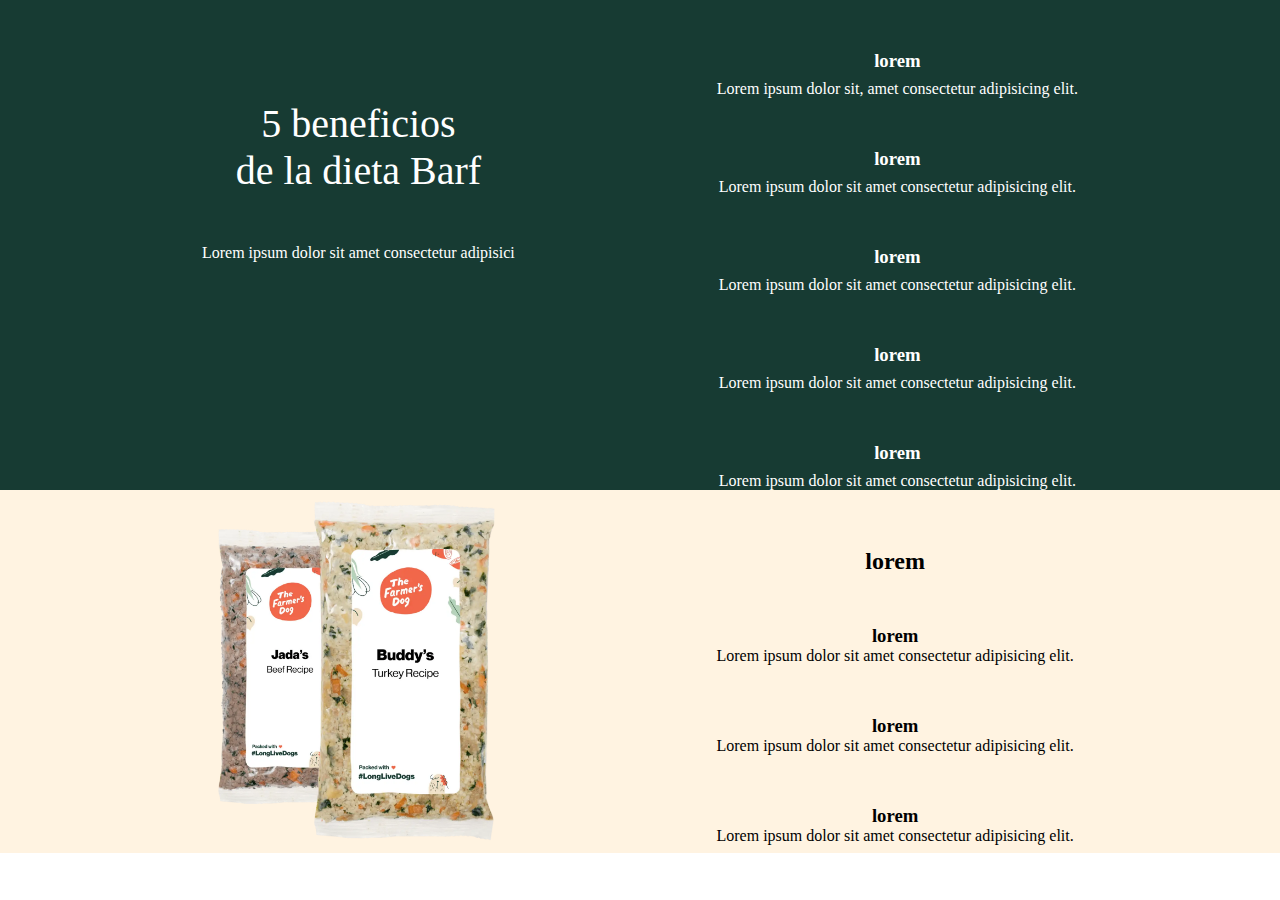
==== Seccion 5/index.html @ b1412945 "se crearon los archivos" ====
<!DOCTYPE html>
<html lang="en">
<head>
    <meta charset="UTF-8">
    <meta name="viewport" content="width=device-width, initial-scale=1.0">
    <title>Section 4</title>
    <link rel="stylesheet" href="./css/Style.css">
</head>
<body>
    <section class="s">
        <div class="gr container">
            <span class="tp">
                5 beneficios 
                <br>
                de la dieta Barf
            </span>
            <span>
                Lorem ipsum dolor sit amet consectetur adipisici
            </span>
        </div>
        <div class="gr container">
            <div class="qgrs">
                <h3 class="t">lorem</h3>
                <p class="p">Lorem ipsum dolor sit, amet consectetur adipisicing elit.</p>
            </div>
            <div class="qgrs">
                <h3 class="t">lorem</h3>
                <p class="p">Lorem ipsum dolor sit amet consectetur adipisicing elit.</p>
            </div>
            <div class="qgrs">
                <h3 class="t">lorem</h3>
                <p class="p">Lorem ipsum dolor sit amet consectetur adipisicing elit.</p>
            </div>
            <div class="qgrs">
                <h3 class="t">lorem</h3>
                <p class="p">Lorem ipsum dolor sit amet consectetur adipisicing elit.</p>
            </div>
            <div class="qgrs">
                <h3 class="t">lorem</h3>
                <p class="p">Lorem ipsum dolor sit amet consectetur adipisicing elit.</p>
            </div>
        </div>
    </section>
    <section class="ss">
        <img class="laimg" src="./Img/food-packages-c5d2f7.webp" alt="Las propias papas">
    <div class="lol">
        <div class="hc">
            <h2>lorem</h2>
        </div>
        <div class="hc">
            <h3 class="c">lorem</h3>
            <p class="d">Lorem ipsum dolor sit amet consectetur adipisicing elit.</p>
        </div>
        <div class="hc">
            <h3 class="c">lorem</h3>
            <p class="d">Lorem ipsum dolor sit amet consectetur adipisicing elit.</p>
        </div>
        <div class="hc">
            <h3 class="c">lorem</h3>
            <p class="d">Lorem ipsum dolor sit amet consectetur adipisicing elit.</p>
        </div>
    </div>  
    </section>
</body>
</html>
---- Seccion 5/css/Style.css ----
*{
    margin: 0px;
    padding: 0px;
}

/* Primera seccion */
.s {
    background-color: #173b33;
    display: flex;
    color: white;
    flex-direction: column;
}


.s.gr.container{
    width: 100%;
    margin: 0 auto;
}
.gr.container {
    display: flex;
    flex-direction: column;
    text-align: center;
}
.tp {
    font-size: 40px;
    margin: 25px 0px 25px 0px;
}
.t {
    margin: 50px 0px 8px 0px;
}

.ss {
    background-color: #FFF3E1;
    display: flex;
    justify-content: space-evenly;
    align-items: center;
    flex-direction: column;
    text-align: center;
}

.laimg {
    width: 19rem;
}
.hc {
    margin: 50px 0px 0px 0px;
}
@media (min-width: 567px){ 
    .gr.container {
        display: flex;
        flex-direction: column;
        align-items: center;
        text-align: center;
    }
    .s {
        display: flex;
        justify-content: space-evenly;
        flex-direction: row;
    }
    .tp {
        font-size: 40px;
        margin: 100px 0px 50px 0px;
    }
    .ss {

        display: flex;
        justify-content: space-evenly;
        flex-direction: row;
    }
    
}
@media (min-width: 768px){ 
    
}
@media (min-width: 992){ 
    
}
@media ( min-width: 1200px ) {
    
    
}
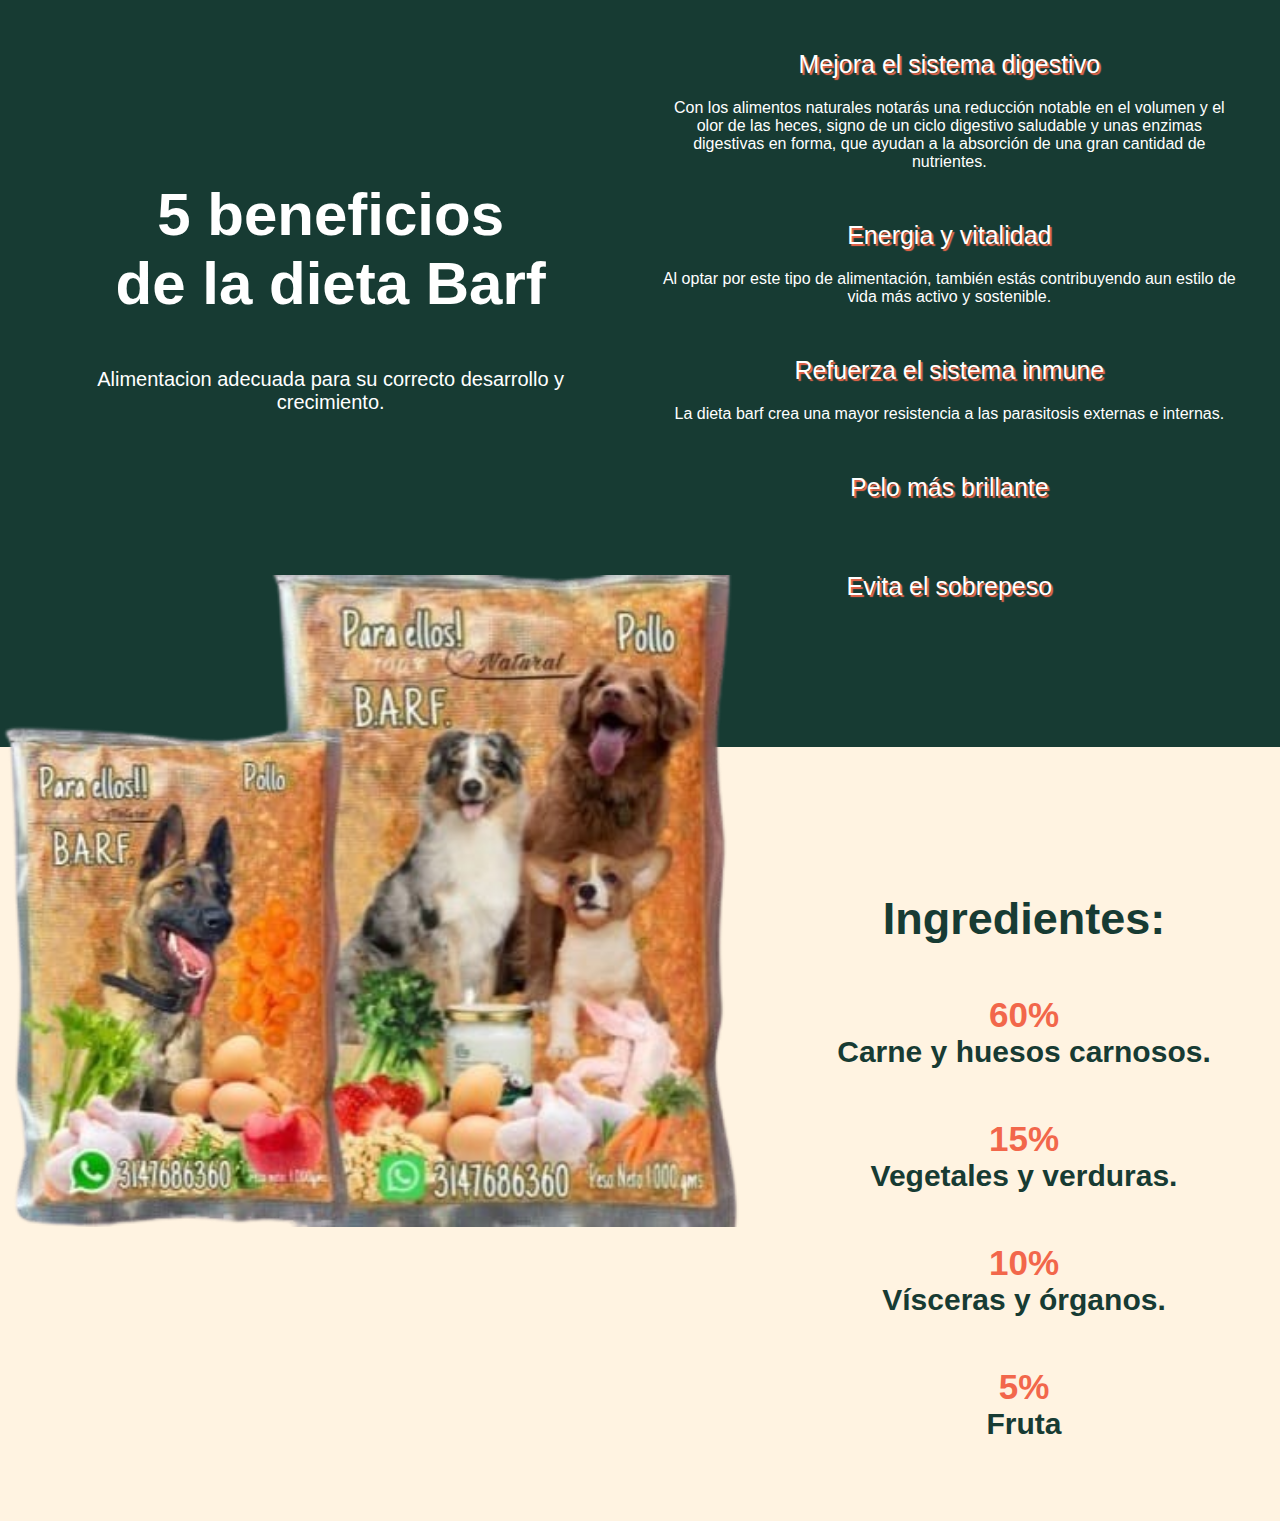
==== commit 15e29dd0: "pongo los ultimos estilos" ====
--- a/Seccion 5/index.html
+++ b/Seccion 5/index.html
@@ -5,6 +5,9 @@
     <meta name="viewport" content="width=device-width, initial-scale=1.0">
     <title>Section 4</title>
     <link rel="stylesheet" href="./css/Style.css">
+    <link rel="stylesheet" href="https://cdnjs.cloudflare.com/ajax/libs/font-awesome/6.5.2/css/all.min.css" integrity="sha512-SnH5WK+bZxgPHs44uWIX+LLJAJ9/2PkPKZ5QiAj6Ta86w+fsb2TkcmfRyVX3pBnMFcV7oQPJkl9QevSCWr3W6A==" crossorigin="anonymous" referrerpolicy="no-referrer" />
+    <link href="https://fonts.googleapis.com/css?family=Nunito&display=swap" rel="stylesheet">
+    <link href="https://fonts.googleapis.com/css?family=Press+Start+2P&display=swap" rel="stylesheet">
 </head>
 <body>
     <section class="s">
@@ -14,50 +17,52 @@
                 <br>
                 de la dieta Barf
             </span>
-            <span>
-                Lorem ipsum dolor sit amet consectetur adipisici
+            <span class="span">
+                Alimentacion adecuada para su correcto desarrollo y crecimiento.
             </span>
         </div>
         <div class="gr container">
             <div class="qgrs">
-                <h3 class="t">lorem</h3>
-                <p class="p">Lorem ipsum dolor sit, amet consectetur adipisicing elit.</p>
+                <h3 class="t">Mejora el sistema digestivo</h3>
+                <p class="p">Con los alimentos naturales notarás una reducción notable en el volumen y el olor de las heces, signo de un ciclo digestivo saludable y unas enzimas digestivas en forma, que ayudan a la absorción de una gran cantidad de nutrientes.</p>
             </div>
             <div class="qgrs">
-                <h3 class="t">lorem</h3>
-                <p class="p">Lorem ipsum dolor sit amet consectetur adipisicing elit.</p>
+                <h3 class="t">Energia y vitalidad</h3>
+                <p class="p">Al optar por este tipo de alimentación, también estás contribuyendo aun estilo de vida más activo y sostenible.</p>
             </div>
             <div class="qgrs">
-                <h3 class="t">lorem</h3>
-                <p class="p">Lorem ipsum dolor sit amet consectetur adipisicing elit.</p>
+                <h3 class="t">Refuerza el sistema inmune</h3>
+                <p class="p">La dieta barf crea una mayor resistencia a las parasitosis externas e internas.</p>
             </div>
             <div class="qgrs">
-                <h3 class="t">lorem</h3>
-                <p class="p">Lorem ipsum dolor sit amet consectetur adipisicing elit.</p>
+                <h3 class="t">Pelo más brillante</h3>
             </div>
             <div class="qgrs">
-                <h3 class="t">lorem</h3>
-                <p class="p">Lorem ipsum dolor sit amet consectetur adipisicing elit.</p>
+                <h3 class="t a">Evita el sobrepeso</h3>
             </div>
         </div>
-    </section>
+    </section>   
     <section class="ss">
-        <img class="laimg" src="./Img/food-packages-c5d2f7.webp" alt="Las propias papas">
+        <img class="laimg" src="./Img/WhatsApp_Image_2024-04-17_at_11.50.29_AM-removebg-preview.png" alt="presentacion producto">
     <div class="lol">
         <div class="hc">
-            <h2>lorem</h2>
+            <h2>Ingredientes:</h2>
         </div>
         <div class="hc">
-            <h3 class="c">lorem</h3>
-            <p class="d">Lorem ipsum dolor sit amet consectetur adipisicing elit.</p>
+            <h3 class="c">60%</h3>
+            <p class="d">Carne y huesos carnosos.</p>
         </div>
         <div class="hc">
-            <h3 class="c">lorem</h3>
-            <p class="d">Lorem ipsum dolor sit amet consectetur adipisicing elit.</p>
+            <h3 class="c">15%</h3>
+            <p class="d">Vegetales y verduras.</p>
         </div>
         <div class="hc">
-            <h3 class="c">lorem</h3>
-            <p class="d">Lorem ipsum dolor sit amet consectetur adipisicing elit.</p>
+            <h3 class="c">10%</h3>
+            <p class="d">Vísceras y órganos.</p>
+        </div>
+        <div class="hc">
+            <h3 class="c">5%</h3>
+            <p class="d">Fruta</p>
         </div>
     </div>  
     </section>
--- a/Seccion 5/css/Style.css
+++ b/Seccion 5/css/Style.css
@@ -1,6 +1,7 @@
 *{
     margin: 0px;
     padding: 0px;
+    font-family: "payton one", sans-serif;
 }
 
 /* Primera seccion */
@@ -16,40 +17,86 @@
     width: 100%;
     margin: 0 auto;
 }
+
 .gr.container {
     display: flex;
     flex-direction: column;
+    align-items: center;
     text-align: center;
+    margin-bottom: 6rem;
+  }
+
+.t {
+    margin: 50px 0px 20px 0px;
+    font-size: 25px;
+  font-weight: lighter;
+  text-shadow: 2px 2px 1px #f2674b;
 }
+
+.span {
+    font-size: 20px;
+  }
+
+.p {
+    font-weight: ;
+}
+
 .tp {
-    font-size: 40px;
-    margin: 25px 0px 25px 0px;
-}
-.t {
-    margin: 50px 0px 8px 0px;
-}
+    font-size: 60px;
+    margin: 183px 0px 50px 0px;
+    font-weight: bold;
+  }
+.t.a {
+    margin: 50px 0px 50px 0px;
+  }
 
 .ss {
     background-color: #FFF3E1;
+    color: #173b33;
     display: flex;
     justify-content: space-evenly;
     align-items: center;
     flex-direction: column;
     text-align: center;
+    position: relative;
+}
+
+.lol {
+    margin-top: 6rem;
 }
 
 .laimg {
-    width: 19rem;
+    width: 24rem;
+    position: absolute;
+    top: -118px;
 }
+
 .hc {
     margin: 50px 0px 0px 0px;
 }
-@media (min-width: 567px){ 
+
+h2 {
+    font-size: 45px;
+    font-weight: bold;
+}
+
+.c {
+    font-size: 35px;
+    color: #f2674b
+}
+
+.d {
+    font-weight: bold;
+    font-size: 30px;
+}
+
+@media (min-width: 768px){ 
     .gr.container {
         display: flex;
         flex-direction: column;
         align-items: center;
         text-align: center;
+        max-width: 45%;
     }
     .s {
         display: flex;
@@ -57,8 +104,8 @@
         flex-direction: row;
     }
     .tp {
-        font-size: 40px;
-        margin: 100px 0px 50px 0px;
+        font-size: 60px;
+        margin: 180px 0px 50px 0px;
     }
     .ss {
 
@@ -66,13 +113,21 @@
         justify-content: space-evenly;
         flex-direction: row;
     }
-    
+    .lol {
+        flex-basis: 50%;
+        margin-bottom: 5rem;
+    }
+    .laimg {
+        width: 60rem;
+        position: relative;
+        top: -233px;
+    }
 }
-@media (min-width: 768px){ 
-    
-}
+
 @media (min-width: 992){ 
-    
+    .laimg {
+        
+    }
 }
 @media ( min-width: 1200px ) {
     
